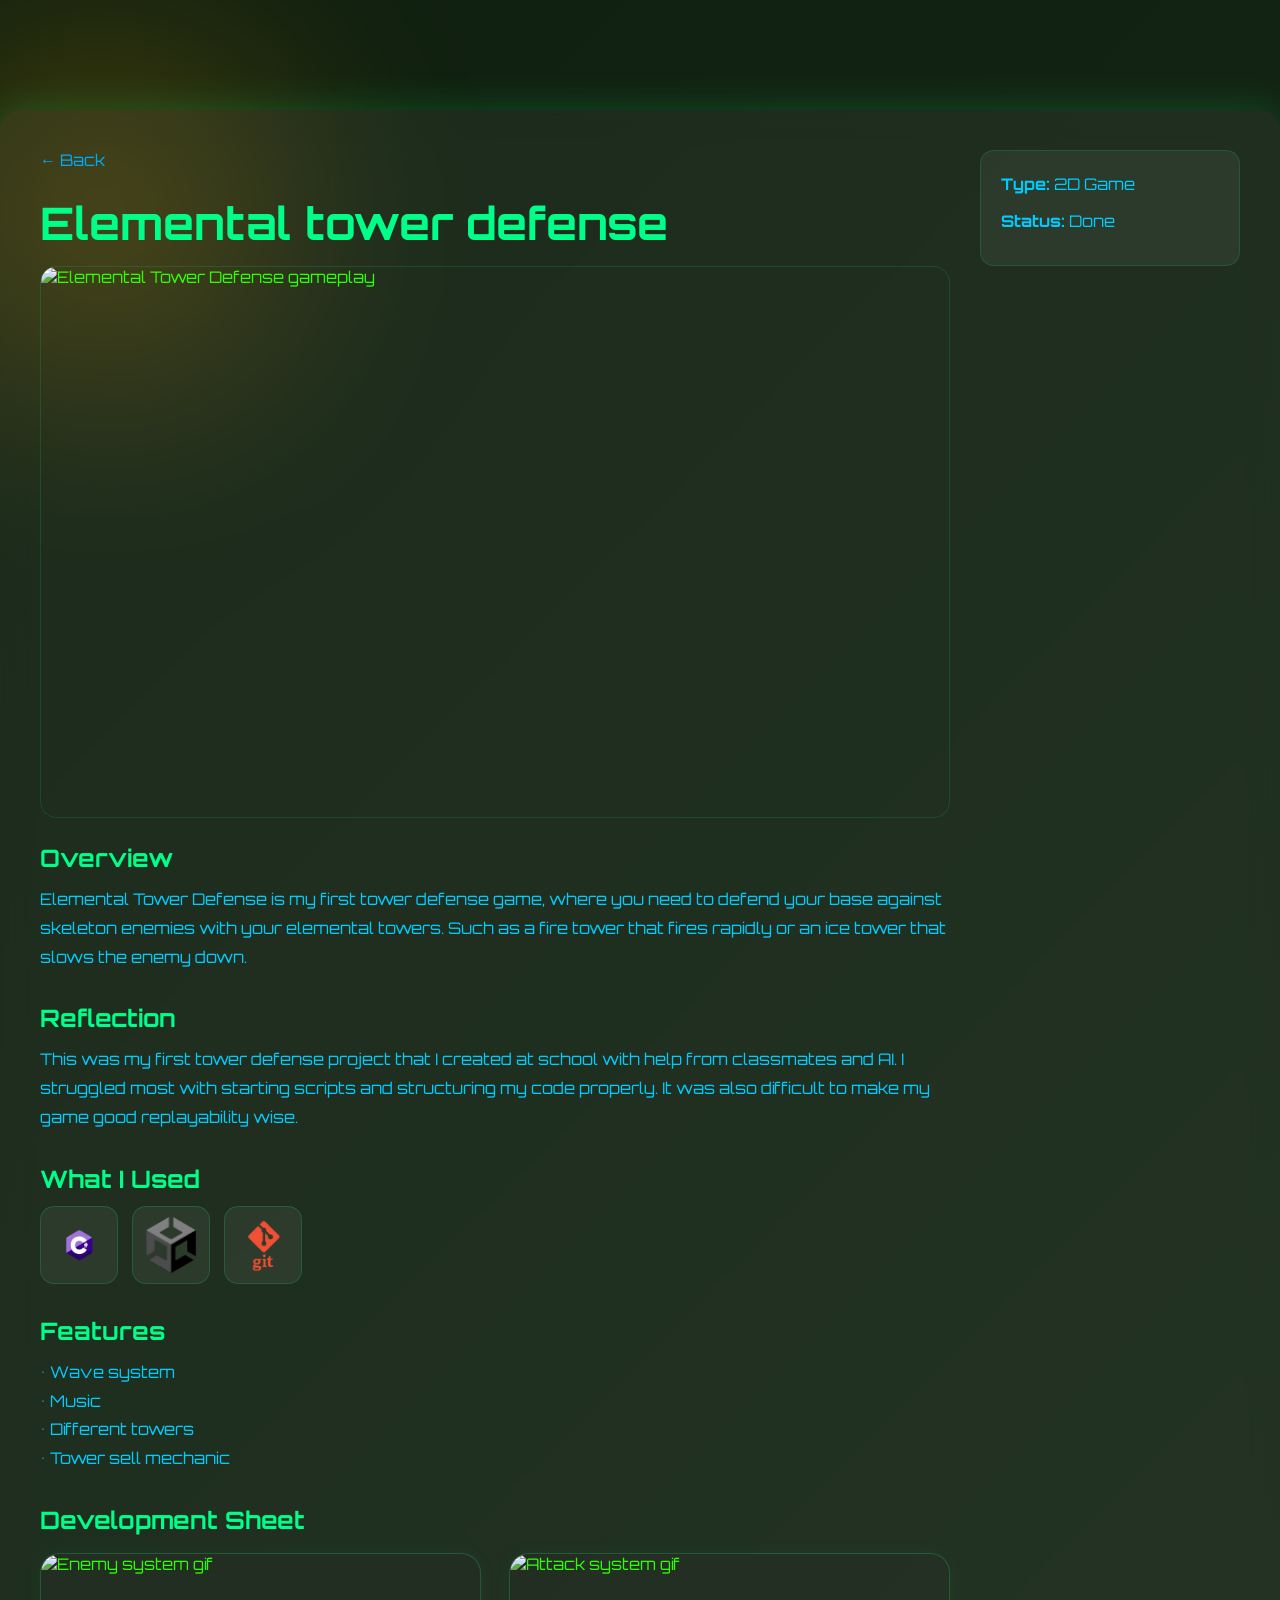
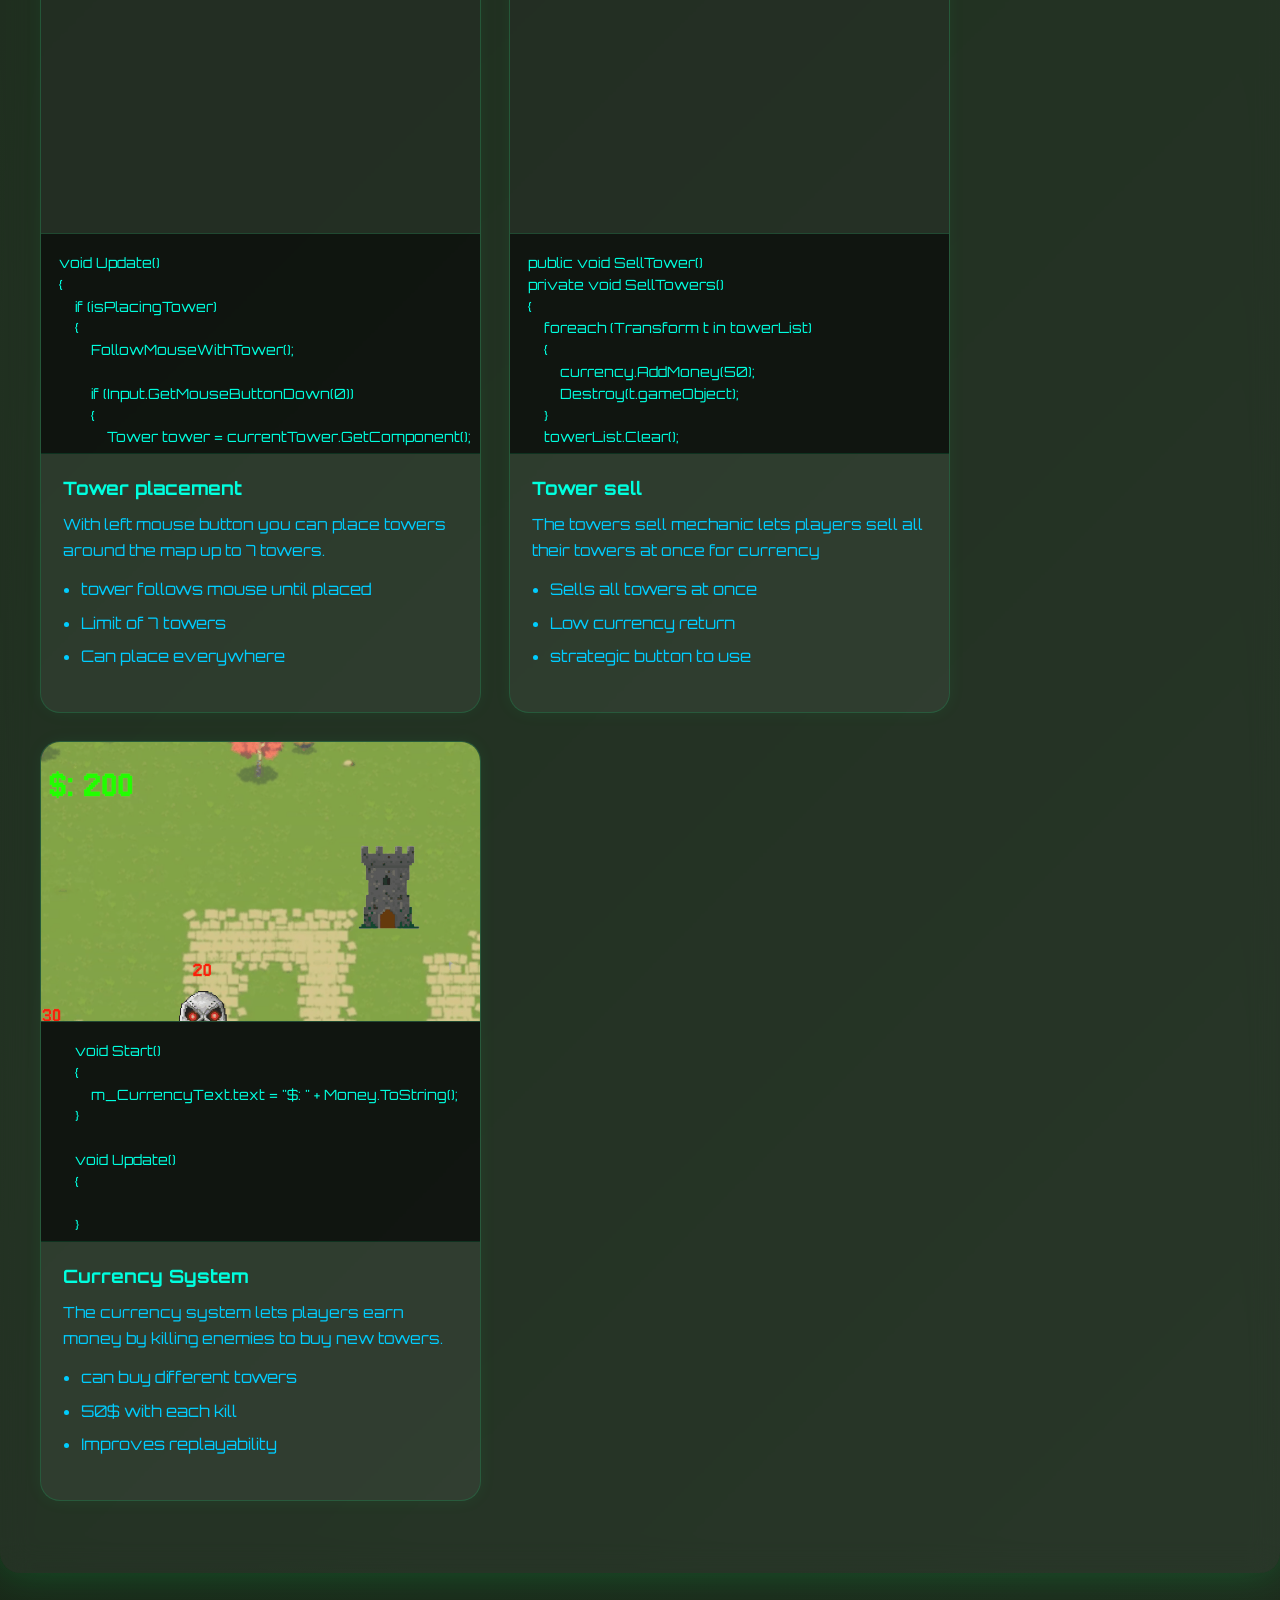
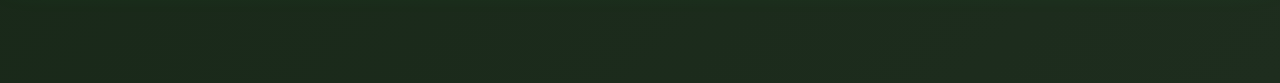
==== project1.html @ 2cf3447e "update portfolio website klaar" ====
<!DOCTYPE html>
<html lang="en">
<head>
<meta charset="UTF-8">
<title>Elemental Tower Defense | Ace Brandligt</title>
<meta name="viewport" content="width=device-width, initial-scale=1.0">
<link href="https://fonts.googleapis.com/css2?family=Orbitron:wght@400;600&display=swap" rel="stylesheet">

<style>
*,
*::before,
*::after {
    margin: 0;
    padding: 0;
    box-sizing: border-box;
    font-family: 'Orbitron', sans-serif !important;
}

body {
    background: linear-gradient(135deg, #0f1f0f, #1e2d1e);
    color: #2EFF00;
    overflow-x: hidden;
    opacity: 0;
    transform: scale(0.985);
    transition: 0.45s ease;
}

body.page-entered {
    opacity: 1;
    transform: scale(1);
}

/* Background */
body::before {
    content: "";
    position: fixed;
    top: -200px;
    left: -200px;
    width: 600px;
    height: 600px;
    background: radial-gradient(circle, rgba(255,170,0,0.25), transparent 70%);
    filter: blur(80px);
    z-index: -2;
}

/* Container */
.container {
    max-width: 1600px;
    margin: 110px auto;
    padding: 40px;
    background: rgba(255,255,255,0.05);
    backdrop-filter: blur(15px);
    border-radius: 20px;
    box-shadow: 0 0 40px rgba(0,255,100,0.2);
}

/* Layout */
.project-layout {
    display: flex;
    gap: 30px;
    align-items: flex-start;
}

.project-main {
    flex: 1;
    min-width: 0;
}

.project-side {
    width: 260px;
    flex-shrink: 0;
}

/* Title */
.title {
    font-size: 2.8rem;
    margin-bottom: 15px;
    color: #00ff88;
}

/* Back */
.back {
    display: inline-block;
    margin-bottom: 25px;
    color: #00AAFA;
    text-decoration: none;
}

.back:hover {
    text-shadow: 0 0 10px #00ff88;
}

/* Hero */
.hero-img {
    width: 100%;
    border-radius: 16px;
    overflow: hidden;
    margin-bottom: 25px;
    border: 1px solid rgba(0,255,136,0.14);
}

.hero-img img {
    width: 100%;
    height: 550px;
    object-fit: cover;
    display: block;
}

/* Sections */
.section {
    margin-bottom: 32px;
}

.section h2 {
    margin-bottom: 12px;
    color: #00ff88;
    font-size: 1.5rem;
}

.section p {
    color: #00CDFF;
    line-height: 1.8;
}

/* Tools */
.project-tools {
    display: flex;
    gap: 14px;
    flex-wrap: wrap;
}

.tool-item {
    width: 78px;
    height: 78px;
    border-radius: 14px;
    background: rgba(255,255,255,0.06);
    border: 1px solid rgba(0,255,136,0.18);
    display: flex;
    align-items: center;
    justify-content: center;
    padding: 10px;
    transition: 0.25s ease;
}

.tool-item:hover {
    transform: translateY(-4px);
    box-shadow: 0 0 18px rgba(0,255,136,0.25);
}

.tool-item img {
    max-width: 100%;
    max-height: 100%;
    object-fit: contain;
}

/* Visual Sheet */
.visual-sheet {
    display: grid;
    grid-template-columns: repeat(3, minmax(340px, 1fr));
    gap: 28px;
    margin-top: 18px;
}

.sheet-card {
    background: rgba(255,255,255,0.05);
    border-radius: 20px;
    overflow: hidden;
    border: 1px solid rgba(0,255,136,0.15);
    min-height: 760px;
    box-shadow: 0 0 18px rgba(0,255,100,0.06);
    transition: 0.25s ease;
}

.sheet-card:hover {
    transform: translateY(-5px);
    box-shadow: 0 0 24px rgba(0,255,136,0.18);
}

.sheet-media {
    height: 280px;
    display: flex;
    align-items: center;
    justify-content: center;
    background: rgba(0,0,0,0.2);
    border-bottom: 1px solid rgba(0,255,136,0.12);
    overflow: hidden;
}

.sheet-media img {
    width: 100%;
    height: 100%;
    object-fit: cover;
    display: block;
}

.sheet-code {
    background: rgba(0, 0, 0, 0.65);
    border-bottom: 1px solid rgba(0,255,136,0.12);
    padding: 18px;
    min-height: 220px;
    max-height: 220px;
    overflow: auto;
}

.sheet-code pre {
    margin: 0;
}

.sheet-code code {
    color: #00FFDF;
    font-size: 0.88rem;
    line-height: 1.55;
    white-space: pre;
    display: block;
}

.sheet-content {
    padding: 22px;
}

.sheet-content h3 {
    color: #00FFDF;
    margin-bottom: 12px;
    font-size: 1.15rem;
}

.sheet-content p {
    color: #00CDFF;
    line-height: 1.7;
    margin-bottom: 14px;
    font-size: 0.96rem;
}

.sheet-list {
    padding-left: 18px;
}

.sheet-list li {
    color: #00CDFF;
    margin-bottom: 8px;
    line-height: 1.6;
}

/* Side */
.side-card {
    background: rgba(255,255,255,0.06);
    padding: 20px;
    border-radius: 14px;
    border: 1px solid rgba(0,255,136,0.15);
}

.side-card p {
    color: #00CDFF;
    margin-bottom: 10px;
    line-height: 1.7;
}

/* Responsive */
@media (max-width: 1300px) {
    .visual-sheet {
        grid-template-columns: repeat(2, minmax(320px, 1fr));
    }
}

@media (max-width: 900px) {
    .project-layout {
        flex-direction: column;
    }

    .project-side {
        width: 100%;
    }

    .hero-img img {
        height: 280px;
    }
}

@media (max-width: 760px) {
    .visual-sheet {
        grid-template-columns: 1fr;
    }

    .container {
        margin: 80px 15px 30px;
        padding: 24px;
    }

    .sheet-card {
        min-height: auto;
    }

    .sheet-media {
        height: 240px;
    }

    .sheet-code {
        min-height: 200px;
        max-height: 200px;
    }
}
</style>
</head>
<body>

<div class="container">

<div class="project-layout">

<div class="project-main">

<a href="index.html" class="back">← Back</a>

<h1 class="title">Elemental tower defense</h1>

<div class="hero-img">
    <img src="images/508926559-b0dbc81b-8cf2-41ff-832c-0264f9ebfd2f.gif" alt="Elemental Tower Defense gameplay">
</div>

<div class="section">
    <h2>Overview</h2>
    <p>
        Elemental Tower Defense is my first tower defense game,
        where you need to defend your base against skeleton enemies with your elemental towers.
        Such as a fire tower that fires rapidly or an ice tower that slows the enemy down.
    </p>
</div>

<div class="section">
    <h2>Reflection</h2>
    <p>
        This was my first tower defense project that I created at school with help from classmates and AI.
        I struggled most with starting scripts and structuring my code properly. It was also difficult to make my game
        good replayability wise.
    </p>
</div>

<div class="section">
    <h2>What I Used</h2>

    <div class="project-tools">
        <div class="tool-item">
            <img src="images/C-Sharp-Tutorials.png" alt="C#">
        </div>

        <div class="tool-item">
            <img src="images/image-removebg-preview.png" alt="Unity">
        </div>

        <div class="tool-item">
            <img src="images/logo-logo-git-line-cheat-sheet-signage-cheating-mug-png-clipart-removebg-preview.png" alt="Git">
        </div>
    </div>
</div>

<div class="section">
    <h2>Features</h2>
    <p>
        • Wave system<br>
        • Music<br>
        • Different towers<br>
        • Tower sell mechanic
    </p>
</div>

<div class="section">
    <h2>Development Sheet</h2>

    <div class="visual-sheet">

        <div class="sheet-card">
            <div class="sheet-media">
                <img src="images/508926559-b0dbc81b-8cf2-41ff-832c-0264f9ebfd2f.gif" alt="Enemy system gif">
            </div>
            <div class="sheet-code">
<pre><code>void Update()
{
    if (isPlacingTower)
    {
        FollowMouseWithTower();

        if (Input.GetMouseButtonDown(0))
        {
            Tower tower = currentTower.GetComponent<Tower>();
            tower.isPlaced = true;

            PlaceTower();
        }
    }
}</code></pre>
            </div>
            <div class="sheet-content">
                <h3>Tower placement</h3>
                <p>
                    With left mouse button you can place towers around the map up to 7 towers.
                </p>
                <ul class="sheet-list">
                    <li>tower follows mouse until placed </li>
                    <li>Limit of 7 towers</li>
                    <li>Can place everywhere</li>
                </ul>
            </div>
        </div>

        <div class="sheet-card">
            <div class="sheet-media">
                <img src="images/tower sell.gif" alt="Attack system gif">
            </div>
            <div class="sheet-code">
<pre><code>public void SellTower()
private void SellTowers()
{
    foreach (Transform t in towerList)
    {
        currency.AddMoney(50);
        Destroy(t.gameObject); 
    }
    towerList.Clear();
    placement.towerAmount = 0; 
}</code></pre>
            </div>
            <div class="sheet-content">
                <h3>Tower sell</h3>
                <p>
                    The towers sell mechanic lets players sell all their towers at once for currency
                </p>
                <ul class="sheet-list">
                    <li>Sells all towers at once </li>
                    <li>Low currency return</li>
                    <li>strategic button to use</li>
                </ul>
            </div>
        </div>

        <div class="sheet-card">
            <div class="sheet-media">
                <img src="images/currency.gif" alt="Wave system gif">
            </div>
            <div class="sheet-code">
<pre><code>    void Start()
    {
        m_CurrencyText.text = "$: " + Money.ToString();
    }

    void Update()
    {
        
    }

    public void AddMoney(int money)
    {
        Money += money;
        m_CurrencyText.text = "$: " + Money.ToString();

    }

    public void RemoveMoney(int money) 
    {
        Money -= money;
        m_CurrencyText.text = "$: " + Money.ToString();
}</code></pre>
            </div>
            <div class="sheet-content">
                <h3>Currency System</h3>
                <p>
                    The currency system lets players earn money by killing enemies to buy new towers. 
                </p>
                <ul class="sheet-list">
                    <li>can buy different towers</li>
                    <li>50$ with each kill</li>
                    <li>Improves replayability</li>
                </ul>
            </div>
        </div>

    </div>
</div>

</div>

<div class="project-side">
    <div class="side-card">
        <p><strong>Type:</strong> 2D Game</p>
        <p><strong>Status:</strong> Done</p>
    </div>
</div>

</div>
</div>

<script>
window.onload = () => {
    document.body.classList.add("page-entered");
};
</script>

</body>
</html>
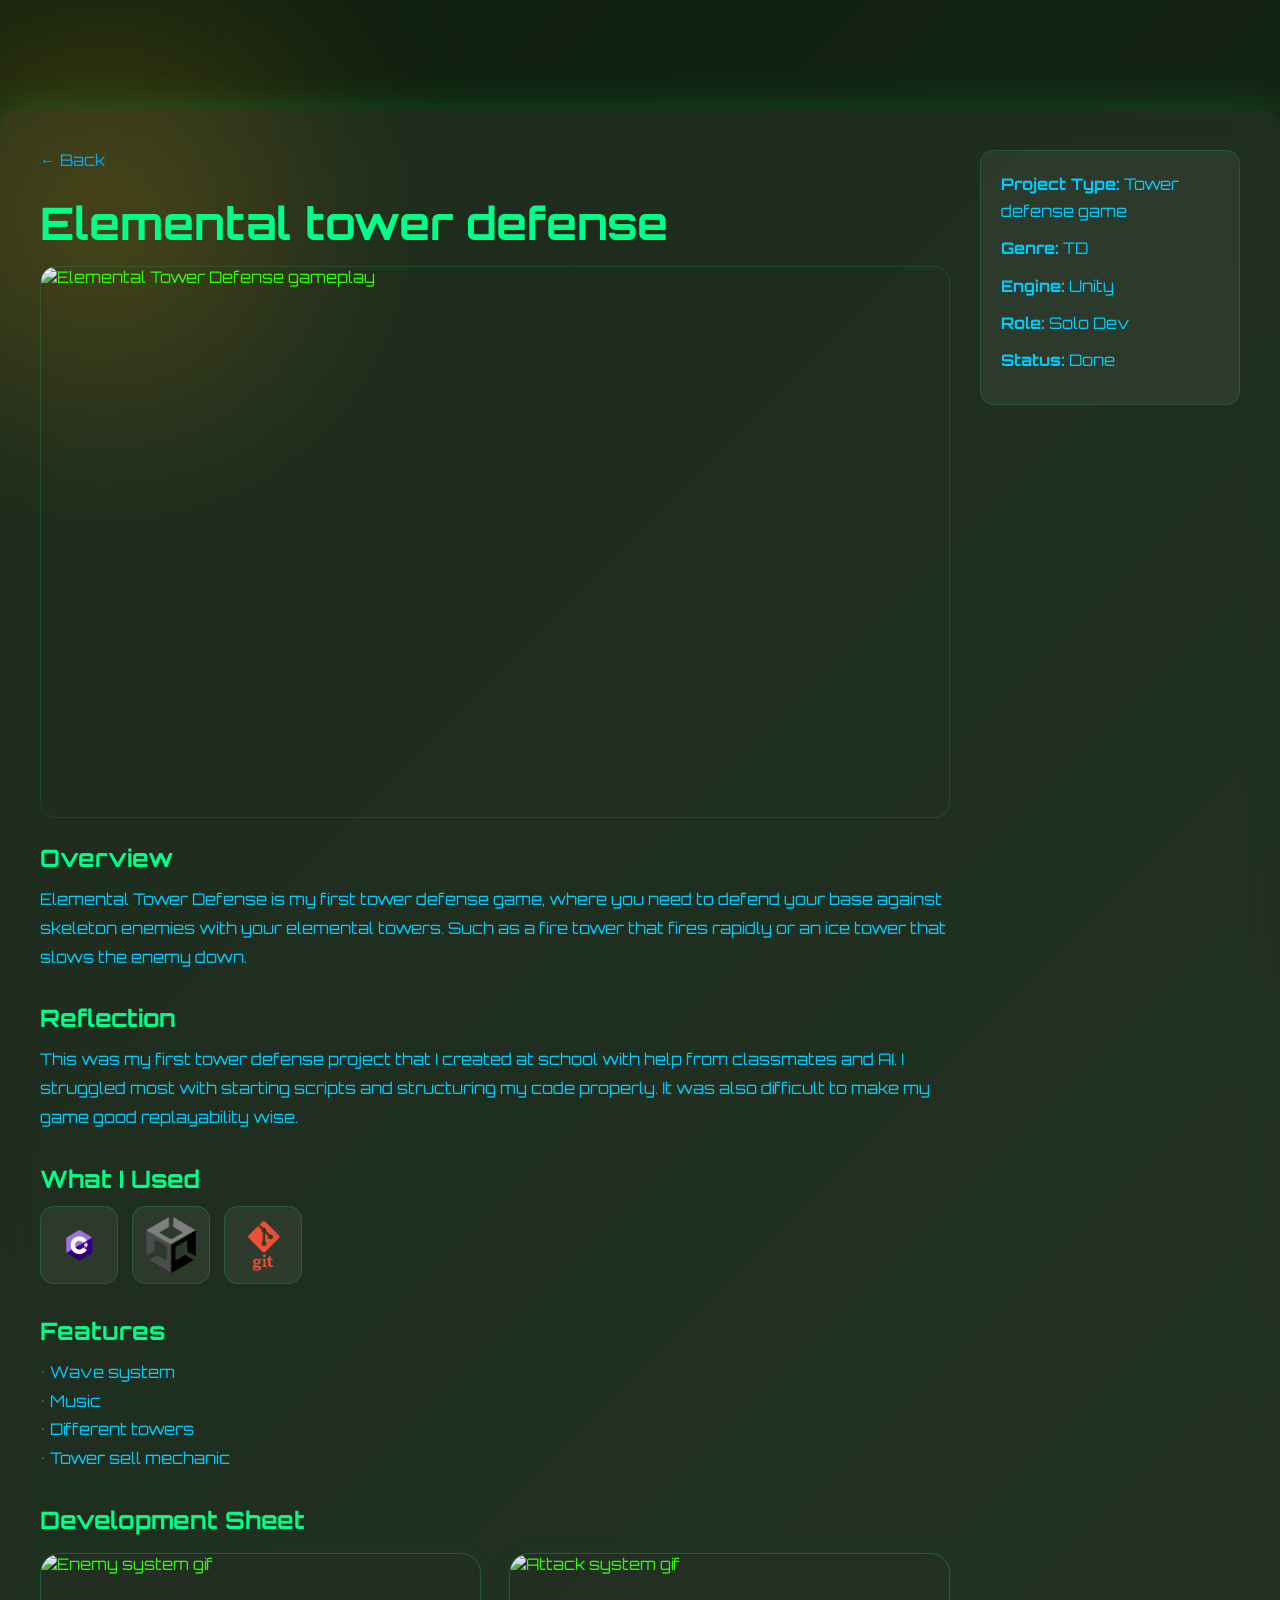
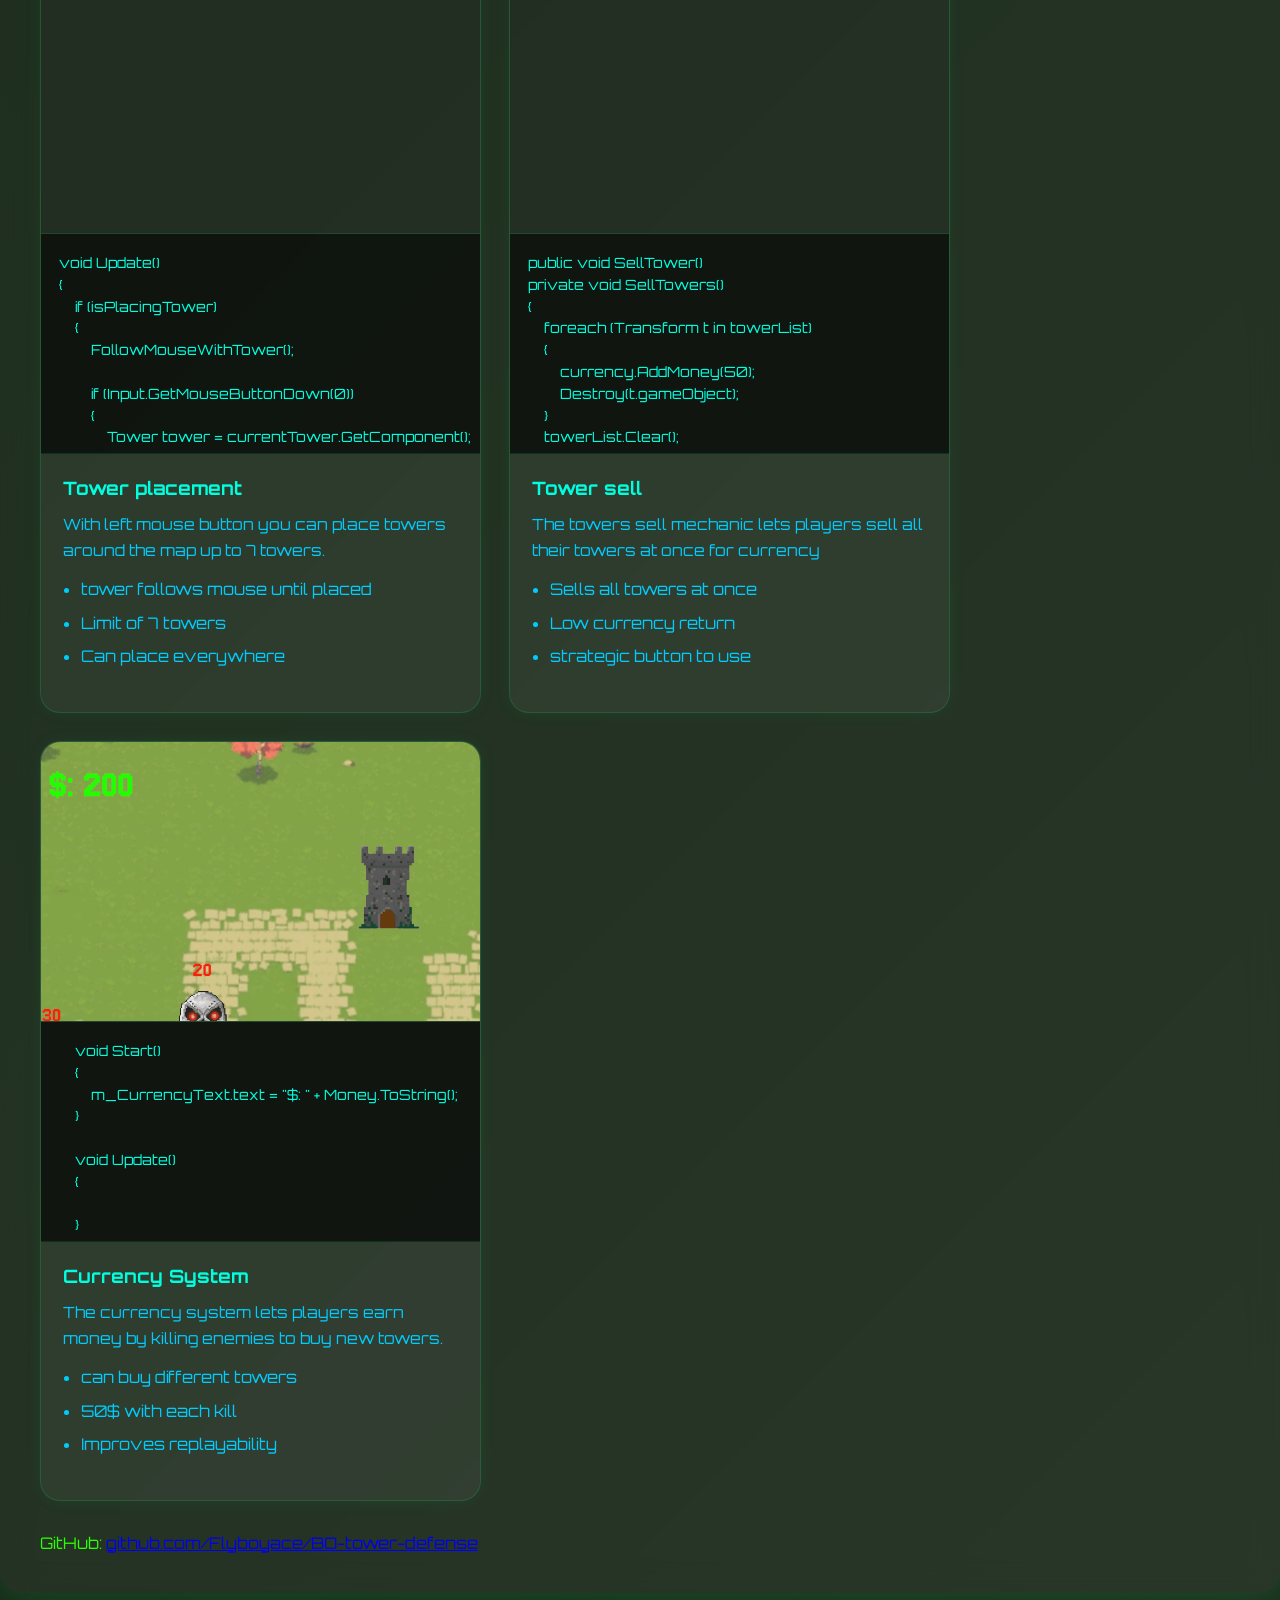
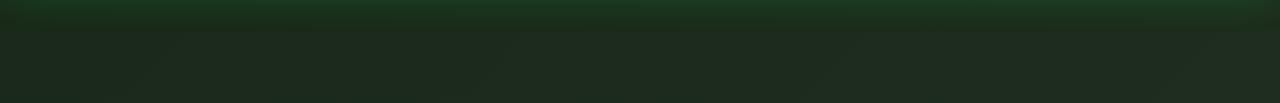
==== commit c85b28c0: "commit" ====
--- a/project1.html
+++ b/project1.html
@@ -476,12 +476,22 @@
     </div>
 </div>
 
+<p>
+                    GitHub:
+                    <a href="https://github.com/Flyboyace/BO-tower-defense" target="_blank" rel="noopener noreferrer">
+                        github.com/Flyboyace/BO-tower-defense
+                    </a>
+                </p>
+
 </div>
 
 <div class="project-side">
     <div class="side-card">
-        <p><strong>Type:</strong> 2D Game</p>
-        <p><strong>Status:</strong> Done</p>
+        <p><strong>Project Type:</strong> Tower defense game</p>
+    <p><strong>Genre:</strong> TD</p>
+    <p><strong>Engine:</strong> Unity</p>
+    <p><strong>Role:</strong> Solo Dev</p>
+    <p><strong>Status:</strong> Done</p>
     </div>
 </div>
 
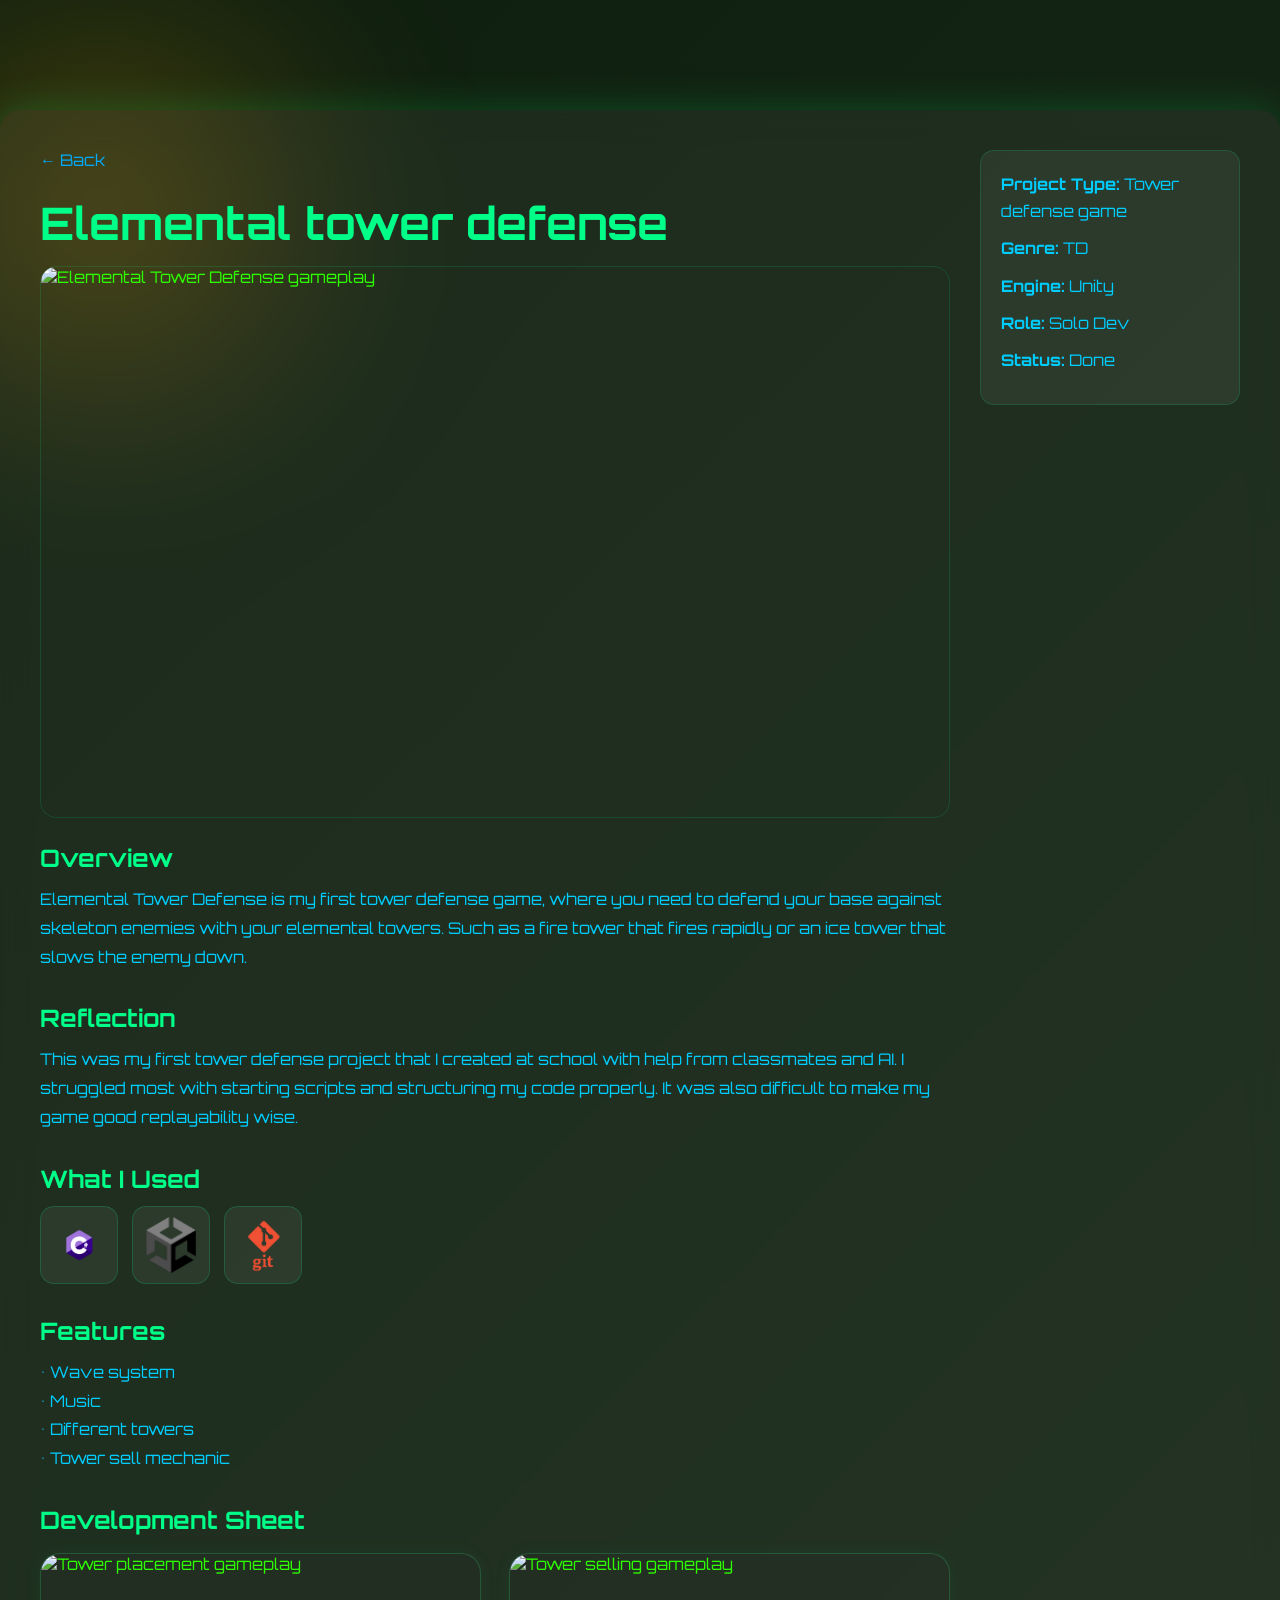
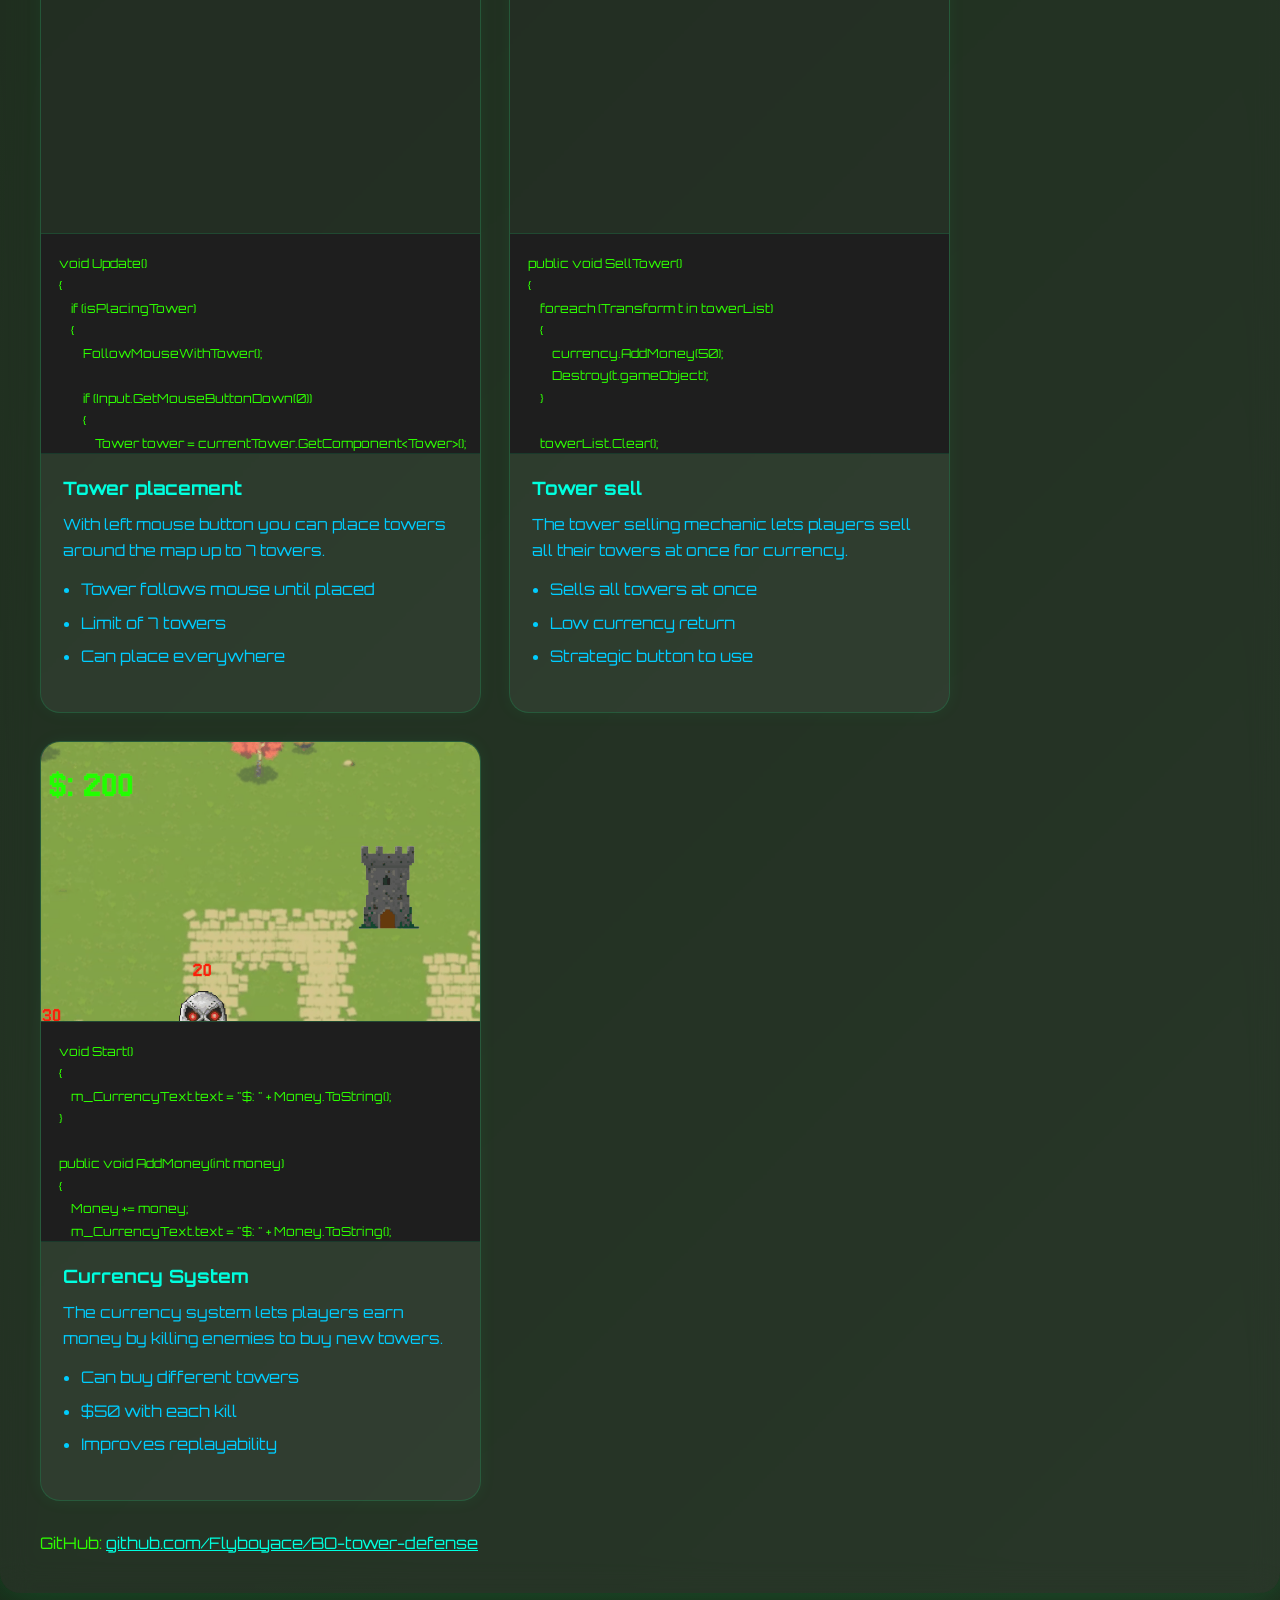
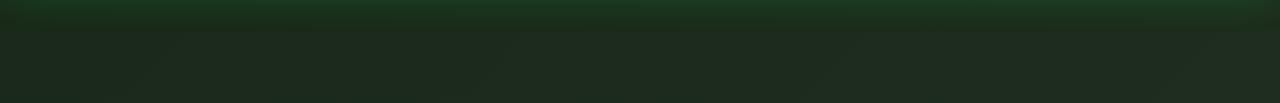
==== commit f481809c: "commit font en kleur van code snippits aangepast" ====
--- a/project1.html
+++ b/project1.html
@@ -4,7 +4,14 @@
 <meta charset="UTF-8">
 <title>Elemental Tower Defense | Ace Brandligt</title>
 <meta name="viewport" content="width=device-width, initial-scale=1.0">
+
 <link href="https://fonts.googleapis.com/css2?family=Orbitron:wght@400;600&display=swap" rel="stylesheet">
+
+<!-- Prism.js syntax highlighting -->
+<link href="https://cdnjs.cloudflare.com/ajax/libs/prism/1.29.0/themes/prism-tomorrow.min.css" rel="stylesheet">
+
+<script src="https://cdnjs.cloudflare.com/ajax/libs/prism/1.29.0/prism.min.js"></script>
+<script src="https://cdnjs.cloudflare.com/ajax/libs/prism/1.29.0/components/prism-csharp.min.js"></script>
 
 <style>
 *,
@@ -38,7 +45,11 @@
     left: -200px;
     width: 600px;
     height: 600px;
-    background: radial-gradient(circle, rgba(255,170,0,0.25), transparent 70%);
+    background: radial-gradient(
+        circle,
+        rgba(255,170,0,0.25),
+        transparent 70%
+    );
     filter: blur(80px);
     z-index: -2;
 }
@@ -78,7 +89,7 @@
     color: #00ff88;
 }
 
-/* Back */
+/* Back link */
 .back {
     display: inline-block;
     margin-bottom: 25px;
@@ -90,7 +101,7 @@
     text-shadow: 0 0 10px #00ff88;
 }
 
-/* Hero */
+/* Hero image */
 .hero-img {
     width: 100%;
     border-radius: 16px;
@@ -153,10 +164,10 @@
     object-fit: contain;
 }
 
-/* Visual Sheet */
+/* Development Sheet */
 .visual-sheet {
     display: grid;
-    grid-template-columns: repeat(3, minmax(340px, 1fr));
+    grid-template-columns: repeat(3, minmax(0, 1fr));
     gap: 28px;
     margin-top: 18px;
 }
@@ -176,6 +187,7 @@
     box-shadow: 0 0 24px rgba(0,255,136,0.18);
 }
 
+/* Card media */
 .sheet-media {
     height: 280px;
     display: flex;
@@ -193,8 +205,9 @@
     display: block;
 }
 
+/* Code panels */
 .sheet-code {
-    background: rgba(0, 0, 0, 0.65);
+    background: #1e1e1e;
     border-bottom: 1px solid rgba(0,255,136,0.12);
     padding: 18px;
     min-height: 220px;
@@ -202,18 +215,65 @@
     overflow: auto;
 }
 
-.sheet-code pre {
+/* Force Orbitron everywhere, including Prism */
+.sheet-code pre[class*="language-"],
+.sheet-code code[class*="language-"],
+.sheet-code pre[class*="language-"] span {
+    font-family: 'Orbitron', sans-serif !important;
+    font-size: 0.78rem;
+    font-weight: 400;
+    text-shadow: none !important;
+}
+
+.sheet-code pre[class*="language-"] {
     margin: 0;
-}
-
-.sheet-code code {
-    color: #00FFDF;
-    font-size: 0.88rem;
-    line-height: 1.55;
+    padding: 0;
+    background: transparent !important;
+    overflow: visible;
+    tab-size: 4;
     white-space: pre;
-    display: block;
-}
-
+}
+
+.sheet-code code[class*="language-"] {
+    line-height: 1.8;
+    white-space: pre;
+}
+
+/* C# syntax colors */
+.sheet-code .token.keyword {
+    color: #569cd6;
+}
+
+.sheet-code .token.function {
+    color: #dcdcaa;
+}
+
+.sheet-code .token.string {
+    color: #ce9178;
+}
+
+.sheet-code .token.number {
+    color: #b5cea8;
+}
+
+.sheet-code .token.comment {
+    color: #6a9955;
+}
+
+.sheet-code .token.class-name {
+    color: #4ec9b0;
+}
+
+.sheet-code .token.operator,
+.sheet-code .token.punctuation {
+    color: #d4d4d4;
+}
+
+.sheet-code .token.boolean {
+    color: #569cd6;
+}
+
+/* Card content */
 .sheet-content {
     padding: 22px;
 }
@@ -241,7 +301,7 @@
     line-height: 1.6;
 }
 
-/* Side */
+/* Sidebar */
 .side-card {
     background: rgba(255,255,255,0.06);
     padding: 20px;
@@ -255,10 +315,20 @@
     line-height: 1.7;
 }
 
+/* GitHub */
+.github-link {
+    color: #00FFDF;
+    overflow-wrap: anywhere;
+}
+
+.github-link:hover {
+    text-shadow: 0 0 10px #00ff88;
+}
+
 /* Responsive */
 @media (max-width: 1300px) {
     .visual-sheet {
-        grid-template-columns: repeat(2, minmax(320px, 1fr));
+        grid-template-columns: repeat(2, minmax(0, 1fr));
     }
 }
 
@@ -301,10 +371,10 @@
 }
 </style>
 </head>
+
 <body>
 
 <div class="container">
-
 <div class="project-layout">
 
 <div class="project-main">
@@ -314,7 +384,10 @@
 <h1 class="title">Elemental tower defense</h1>
 
 <div class="hero-img">
-    <img src="images/508926559-b0dbc81b-8cf2-41ff-832c-0264f9ebfd2f.gif" alt="Elemental Tower Defense gameplay">
+    <img
+        src="images/508926559-b0dbc81b-8cf2-41ff-832c-0264f9ebfd2f.gif"
+        alt="Elemental Tower Defense gameplay"
+    >
 </div>
 
 <div class="section">
@@ -348,7 +421,10 @@
         </div>
 
         <div class="tool-item">
-            <img src="images/logo-logo-git-line-cheat-sheet-signage-cheating-mug-png-clipart-removebg-preview.png" alt="Git">
+            <img
+                src="images/logo-logo-git-line-cheat-sheet-signage-cheating-mug-png-clipart-removebg-preview.png"
+                alt="Git"
+            >
         </div>
     </div>
 </div>
@@ -368,12 +444,18 @@
 
     <div class="visual-sheet">
 
+        <!-- Tower placement -->
         <div class="sheet-card">
+
             <div class="sheet-media">
-                <img src="images/508926559-b0dbc81b-8cf2-41ff-832c-0264f9ebfd2f.gif" alt="Enemy system gif">
-            </div>
+                <img
+                    src="images/508926559-b0dbc81b-8cf2-41ff-832c-0264f9ebfd2f.gif"
+                    alt="Tower placement gameplay"
+                >
+            </div>
+
             <div class="sheet-code">
-<pre><code>void Update()
+<pre><code class="language-csharp">void Update()
 {
     if (isPlacingTower)
     {
@@ -381,7 +463,7 @@
 
         if (Input.GetMouseButtonDown(0))
         {
-            Tower tower = currentTower.GetComponent<Tower>();
+            Tower tower = currentTower.GetComponent&lt;Tower&gt;();
             tower.isPlaced = true;
 
             PlaceTower();
@@ -389,109 +471,120 @@
     }
 }</code></pre>
             </div>
+
             <div class="sheet-content">
                 <h3>Tower placement</h3>
                 <p>
                     With left mouse button you can place towers around the map up to 7 towers.
                 </p>
                 <ul class="sheet-list">
-                    <li>tower follows mouse until placed </li>
+                    <li>Tower follows mouse until placed</li>
                     <li>Limit of 7 towers</li>
                     <li>Can place everywhere</li>
                 </ul>
             </div>
+
         </div>
 
+        <!-- Tower selling -->
         <div class="sheet-card">
+
             <div class="sheet-media">
-                <img src="images/tower sell.gif" alt="Attack system gif">
-            </div>
+                <img src="images/tower sell.gif" alt="Tower selling gameplay">
+            </div>
+
             <div class="sheet-code">
-<pre><code>public void SellTower()
-private void SellTowers()
+<pre><code class="language-csharp">public void SellTower()
 {
     foreach (Transform t in towerList)
     {
         currency.AddMoney(50);
-        Destroy(t.gameObject); 
-    }
+        Destroy(t.gameObject);
+    }
+
     towerList.Clear();
-    placement.towerAmount = 0; 
+    placement.towerAmount = 0;
 }</code></pre>
             </div>
+
             <div class="sheet-content">
                 <h3>Tower sell</h3>
                 <p>
-                    The towers sell mechanic lets players sell all their towers at once for currency
+                    The tower selling mechanic lets players sell all their towers at once for currency.
                 </p>
                 <ul class="sheet-list">
-                    <li>Sells all towers at once </li>
+                    <li>Sells all towers at once</li>
                     <li>Low currency return</li>
-                    <li>strategic button to use</li>
+                    <li>Strategic button to use</li>
                 </ul>
             </div>
+
         </div>
 
+        <!-- Currency system -->
         <div class="sheet-card">
+
             <div class="sheet-media">
-                <img src="images/currency.gif" alt="Wave system gif">
-            </div>
+                <img src="images/currency.gif" alt="Currency system gameplay">
+            </div>
+
             <div class="sheet-code">
-<pre><code>    void Start()
-    {
-        m_CurrencyText.text = "$: " + Money.ToString();
-    }
-
-    void Update()
-    {
-        
-    }
-
-    public void AddMoney(int money)
-    {
-        Money += money;
-        m_CurrencyText.text = "$: " + Money.ToString();
-
-    }
-
-    public void RemoveMoney(int money) 
-    {
-        Money -= money;
-        m_CurrencyText.text = "$: " + Money.ToString();
+<pre><code class="language-csharp">void Start()
+{
+    m_CurrencyText.text = "$: " + Money.ToString();
+}
+
+public void AddMoney(int money)
+{
+    Money += money;
+    m_CurrencyText.text = "$: " + Money.ToString();
+}
+
+public void RemoveMoney(int money)
+{
+    Money -= money;
+    m_CurrencyText.text = "$: " + Money.ToString();
 }</code></pre>
             </div>
+
             <div class="sheet-content">
                 <h3>Currency System</h3>
                 <p>
-                    The currency system lets players earn money by killing enemies to buy new towers. 
+                    The currency system lets players earn money by killing enemies to buy new towers.
                 </p>
                 <ul class="sheet-list">
-                    <li>can buy different towers</li>
-                    <li>50$ with each kill</li>
+                    <li>Can buy different towers</li>
+                    <li>$50 with each kill</li>
                     <li>Improves replayability</li>
                 </ul>
             </div>
+
         </div>
 
     </div>
 </div>
 
 <p>
-                    GitHub:
-                    <a href="https://github.com/Flyboyace/BO-tower-defense" target="_blank" rel="noopener noreferrer">
-                        github.com/Flyboyace/BO-tower-defense
-                    </a>
-                </p>
+    GitHub:
+    <a
+        class="github-link"
+        href="https://github.com/Flyboyace/BO-tower-defense"
+        target="_blank"
+        rel="noopener noreferrer"
+    >
+        github.com/Flyboyace/BO-tower-defense
+    </a>
+</p>
 
 </div>
 
 <div class="project-side">
     <div class="side-card">
         <p><strong>Project Type:</strong> Tower defense game</p>
-    <p><strong>Genre:</strong> TD</p>
-    <p><strong>Engine:</strong> Unity</p>
-    <p><strong>Role:</strong> Solo Dev</p>
-    <p><strong>Status:</strong> Done</p>
+        <p><strong>Genre:</strong> TD</p>
+        <p><strong>Engine:</strong> Unity</p>
+        <p><strong>Role:</strong> Solo Dev</p>
+        <p><strong>Status:</strong> Done</p>
     </div>
 </div>
 
@@ -499,10 +592,14 @@
 </div>
 
 <script>
-window.onload = () => {
+window.addEventListener("load", () => {
     document.body.classList.add("page-entered");
-};
+
+    if (window.Prism) {
+        Prism.highlightAll();
+    }
+});
 </script>
 
 </body>
-</html>+</html>
